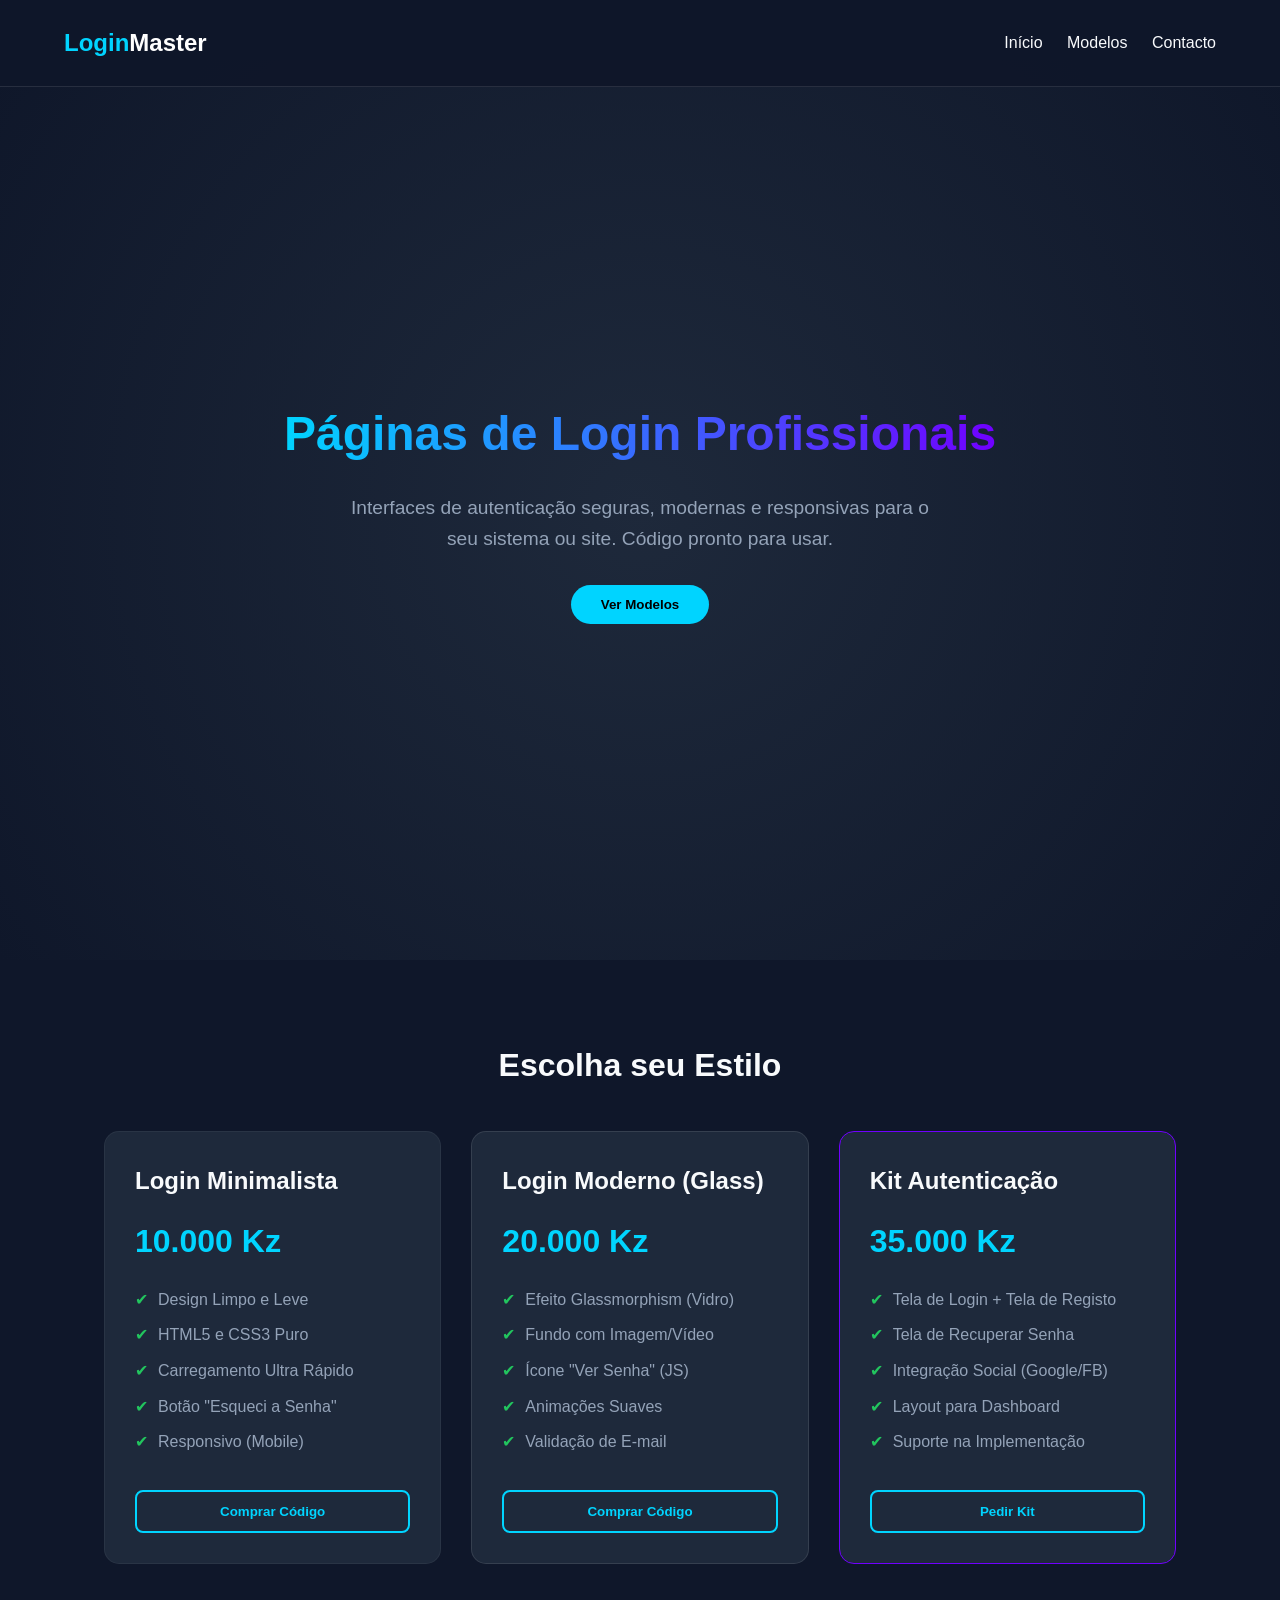
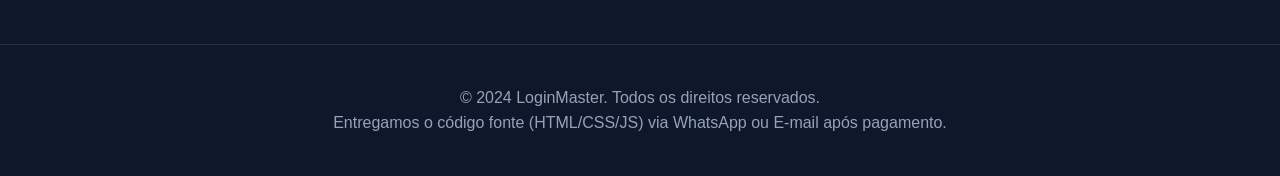
==== index.html @ 2fc82dd6 "Add files via upload" ====
<!DOCTYPE html>
<html lang="pt-AO">
<head>
    <meta charset="UTF-8">
    <meta name="viewport" content="width=device-width, initial-scale=1.0">
    <title>LoginMaster - Venda de Páginas de Login</title>
    <style>
        :root {
            --primary: #00d4ff;
            --secondary: #7000ff;
            --bg-dark: #0f172a;
            --bg-card: #1e293b;
            --text-light: #f8fafc;
            --text-gray: #94a3b8;
            --success: #22c55e;
        }

        * { margin: 0; padding: 0; box-sizing: border-box; font-family: 'Segoe UI', sans-serif; }
        
        body { background-color: var(--bg-dark); color: var(--text-light); line-height: 1.6; }

        
        header {
            display: flex; justify-content: space-between; align-items: center;
            padding: 1.5rem 5%; background: rgba(15, 23, 42, 0.95);
            position: fixed; width: 100%; top: 0; z-index: 1000;
            border-bottom: 1px solid rgba(255,255,255,0.1);
        }
        .logo { font-size: 1.5rem; font-weight: bold; color: var(--primary); }
        nav a { color: var(--text-light); text-decoration: none; margin-left: 20px; transition: 0.3s; }
        nav a:hover { color: var(--primary); }

        
        .hero {
            height: 100vh; display: flex; flex-direction: column;
            justify-content: center; align-items: center; text-align: center;
            background: radial-gradient(circle at center, #1e293b 0%, #0f172a 100%);
            padding: 0 20px; margin-top: 60px;
        }
        .hero h1 { font-size: 3rem; margin-bottom: 20px; background: linear-gradient(to right, var(--primary), var(--secondary)); -webkit-background-clip: text; color: transparent; }
        .hero p { font-size: 1.2rem; color: var(--text-gray); max-width: 600px; margin-bottom: 30px; }
        .btn-cta {
            background: var(--primary); color: #000; padding: 12px 30px;
            border-radius: 50px; text-decoration: none; font-weight: bold;
            transition: transform 0.2s; cursor: pointer; border: none;
        }
        .btn-cta:hover { transform: scale(1.05); box-shadow: 0 0 15px var(--primary); }

        
        .section-title { text-align: center; margin: 80px 0 40px; font-size: 2rem; }
        .grid-container {
            display: grid; grid-template-columns: repeat(auto-fit, minmax(300px, 1fr));
            gap: 30px; padding: 0 5%; max-width: 1200px; margin: 0 auto;
        }
        .card {
            background: var(--bg-card); padding: 30px; border-radius: 15px;
            border: 1px solid rgba(255,255,255,0.05); transition: 0.3s;
            position: relative; overflow: hidden; display: flex; flex-direction: column;
        }
        .card:hover { transform: translateY(-10px); border-color: var(--primary); }
        .card h3 { font-size: 1.5rem; margin-bottom: 15px; }
        .price { font-size: 2rem; font-weight: bold; color: var(--primary); margin-bottom: 20px; }
        .features { list-style: none; margin-bottom: 25px; color: var(--text-gray); flex-grow: 1; }
        .features li { margin-bottom: 10px; display: flex; align-items: center; }
        .features li::before { content: "✔"; color: var(--success); margin-right: 10px; }

        .btn-buy {
            width: 100%; padding: 12px; background: transparent; border: 2px solid var(--primary);
            color: var(--primary); border-radius: 8px; cursor: pointer; font-weight: bold; transition: 0.3s;
        }
        .btn-buy:hover { background: var(--primary); color: #000; }

        
        .modal-overlay {
            display: none; position: fixed; top: 0; left: 0; width: 100%; height: 100%;
            background: rgba(0,0,0,0.8); z-index: 2000; align-items: center; justify-content: center;
            backdrop-filter: blur(5px);
        }
        .modal-content {
            background: var(--bg-card); padding: 40px; border-radius: 15px;
            width: 90%; max-width: 500px; position: relative;
            border: 1px solid var(--primary);
            animation: slideDown 0.3s ease;
        }
        @keyframes slideDown { from {opacity: 0; transform: translateY(-50px);} to {opacity: 1; transform: translateY(0);} }
        
        .close-modal {
            position: absolute; top: 15px; right: 20px; font-size: 1.5rem;
            cursor: pointer; color: var(--text-gray);
        }
        .close-modal:hover { color: #fff; }

        
        form { display: flex; flex-direction: column; gap: 15px; }
        label { font-size: 0.9rem; color: var(--text-gray); }
        input, select, textarea {
            padding: 12px; background: rgba(0,0,0,0.2); border: 1px solid rgba(255,255,255,0.1);
            border-radius: 8px; color: #fff; outline: none;
        }
        input:focus, select:focus, textarea:focus { border-color: var(--primary); }
        .submit-btn {
            background: linear-gradient(45deg, var(--secondary), var(--primary));
            border: none; color: white; padding: 15px; border-radius: 8px;
            font-weight: bold; cursor: pointer; margin-top: 10px;
        }


        footer { text-align: center; padding: 40px; margin-top: 80px; border-top: 1px solid rgba(255,255,255,0.1); color: var(--text-gray); }

        @media (max-width: 768px) {
            .hero h1 { font-size: 2rem; }
            header { flex-direction: column; gap: 10px; }
            nav { margin-top: 10px; }
        }
    </style>
</head>
<body>

    <header>
        <div class="logo">Login<span style="color:#fff">Master</span></div>
        <nav>
            <a href="#inicio">Início</a>
            <a href="#modelos">Modelos</a>
            <a href="#contato">Contacto</a>
        </nav>
    </header>

    <section class="hero" id="inicio">
        <h1>Páginas de Login Profissionais</h1>
        <p>Interfaces de autenticação seguras, modernas e responsivas para o seu sistema ou site. Código pronto para usar.</p>
        <button class="btn-cta" onclick="scrollToServices()">Ver Modelos</button>
    </section>

    <h2 class="section-title" id="modelos">Escolha seu Estilo</h2>
    <section class="grid-container">
        
        <div class="card">
            <h3>Login Minimalista</h3>
            <div class="price">10.000 Kz</div>
            <ul class="features">
                <li>Design Limpo e Leve</li>
                <li>HTML5 e CSS3 Puro</li>
                <li>Carregamento Ultra Rápido</li>
                <li>Botão "Esqueci a Senha"</li>
                <li>Responsivo (Mobile)</li>
            </ul>
            <button class="btn-buy" onclick="openModal('Login Minimalista - 10.000 Kz')">Comprar Código</button>
        </div>

        <div class="card" style="border-color: rgba(255,255,255,0.1)">
            <h3>Login Moderno (Glass)</h3>
            <div class="price">20.000 Kz</div>
            <ul class="features">
                <li>Efeito Glassmorphism (Vidro)</li>
                <li>Fundo com Imagem/Vídeo</li>
                <li>Ícone "Ver Senha" (JS)</li>
                <li>Animações Suaves</li>
                <li>Validação de E-mail</li>
            </ul>
            <button class="btn-buy" onclick="openModal('Login Glassmorphism - 20.000 Kz')">Comprar Código</button>
        </div>

        <div class="card" style="border-color: var(--secondary)">
            <h3>Kit Autenticação</h3>
            <div class="price">35.000 Kz</div>
            <ul class="features">
                <li>Tela de Login + Tela de Registo</li>
                <li>Tela de Recuperar Senha</li>
                <li>Integração Social (Google/FB)</li>
                <li>Layout para Dashboard</li>
                <li>Suporte na Implementação</li>
            </ul>
            <button class="btn-buy" onclick="openModal('Kit Autenticação Completo - 35.000 Kz')">Pedir Kit</button>
        </div>

    </section>

    <footer>
        <p>&copy; 2024 LoginMaster. Todos os direitos reservados.</p>
        <p>Entregamos o código fonte (HTML/CSS/JS) via WhatsApp ou E-mail após pagamento.</p>
    </footer>

    <div class="modal-overlay" id="orderModal">
        <div class="modal-content">
            <span class="close-modal" onclick="closeModal()">&times;</span>
            <h2 style="margin-bottom: 20px;">Comprar Login</h2>
            <p style="color:var(--text-gray); margin-bottom: 20px;">Deixe seu contacto para recebermos o pedido.</p>
            
            <form id="orderForm" onsubmit="submitOrder(event)">
                <label for="name">Seu Nome</label>
                <input type="text" id="name" placeholder="Ex: João Baptista" required>

                <label for="service">Modelo Escolhido</label>
                <input type="text" id="service" readonly style="background: rgba(255,255,255,0.05);">

                <label for="contact">WhatsApp</label>
                <input type="tel" id="contact" placeholder="+244 9XX XXX XXX" required>

                <label for="obs">Preferências (Cores, Logo, etc)</label>
                <textarea id="obs" rows="3" placeholder="Ex: Quero com fundo azul escuro..."></textarea>

                <button type="submit" class="submit-btn">Finalizar no WhatsApp</button>
            </form>
        </div>
    </div>

    <script>
        const modal = document.getElementById('orderModal');
        const serviceInput = document.getElementById('service');

        // Rolagem suave
        function scrollToServices() {
            document.getElementById('modelos').scrollIntoView({ behavior: 'smooth' });
        }

        // Abrir Modal
        function openModal(serviceName) {
            serviceInput.value = serviceName;
            modal.style.display = 'flex';
        }

        // Fechar Modal
        function closeModal() {
            modal.style.display = 'none';
        }

        // Fechar ao clicar fora
        window.onclick = function(event) {
            if (event.target == modal) {
                closeModal();
            }
        }

        // Simulação de Envio (Integração WhatsApp)
        function submitOrder(event) {
            event.preventDefault();
            
            const name = document.getElementById('name').value;
            const service = document.getElementById('service').value;
            const contact = document.getElementById('contact').value;
            const obs = document.getElementById('obs').value;

            const myNumber = "244936525299"; 
            
            const message = `*Novo Pedido de Login!*%0A%0A *Cliente:* ${name}%0A *Modelo:* ${service}%0A *Contacto:* ${contact}%0A *Obs:* ${obs}`;
            
            const whatsappUrl = `https://wa.me/${myNumber}?text=${message}`;

            window.open(whatsappUrl, '_blank');
            closeModal();
        }
    </script>
</body>
</html>
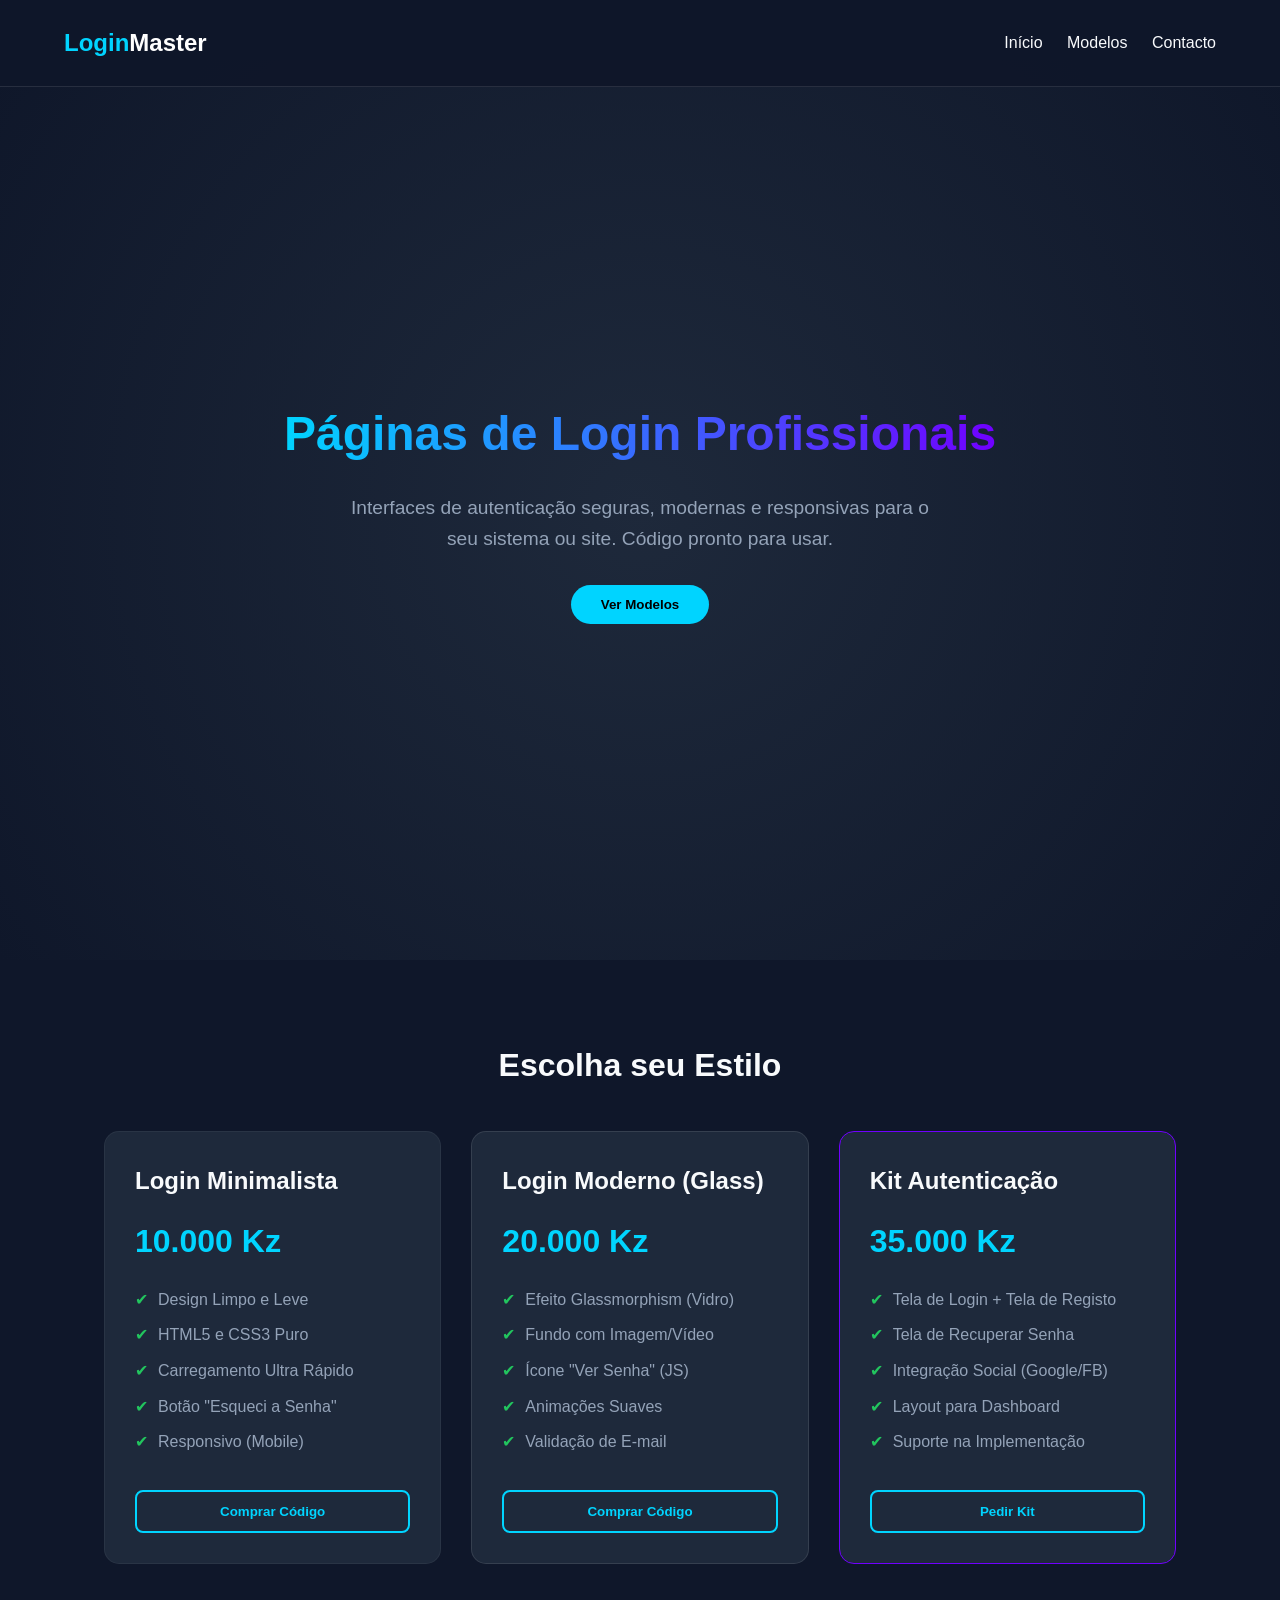
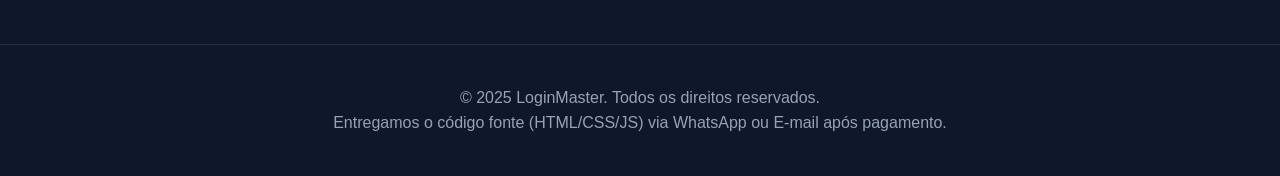
==== commit 59313fc2: "Update index.html" ====
--- a/index.html
+++ b/index.html
@@ -3,6 +3,12 @@
 <head>
     <meta charset="UTF-8">
     <meta name="viewport" content="width=device-width, initial-scale=1.0">
+<meta name="description" content="Portfólio de Kilson Dev, Frontend Developer Júnior. Projetos, artigos e habilidades em HTML, CSS e JavaScript.">
+      <meta property="og:url" content="https://kilson-23.github.io/kilson-23/">
+<meta name="keywords" content="site, tecnologia, escola, Angola, programação">
+<meta name="author" content="Kilson">
+<meta name="viewport" content="width=device-width, initial-scale=1.0">
+
     <title>LoginMaster - Venda de Páginas de Login</title>
     <style>
         :root {
@@ -176,7 +182,7 @@
     </section>
 
     <footer>
-        <p>&copy; 2024 LoginMaster. Todos os direitos reservados.</p>
+        <p>&copy; 2025 LoginMaster. Todos os direitos reservados.</p>
         <p>Entregamos o código fonte (HTML/CSS/JS) via WhatsApp ou E-mail após pagamento.</p>
     </footer>
 
@@ -251,4 +257,7 @@
         }
     </script>
 </body>
-</html>+
+</html>
+
+
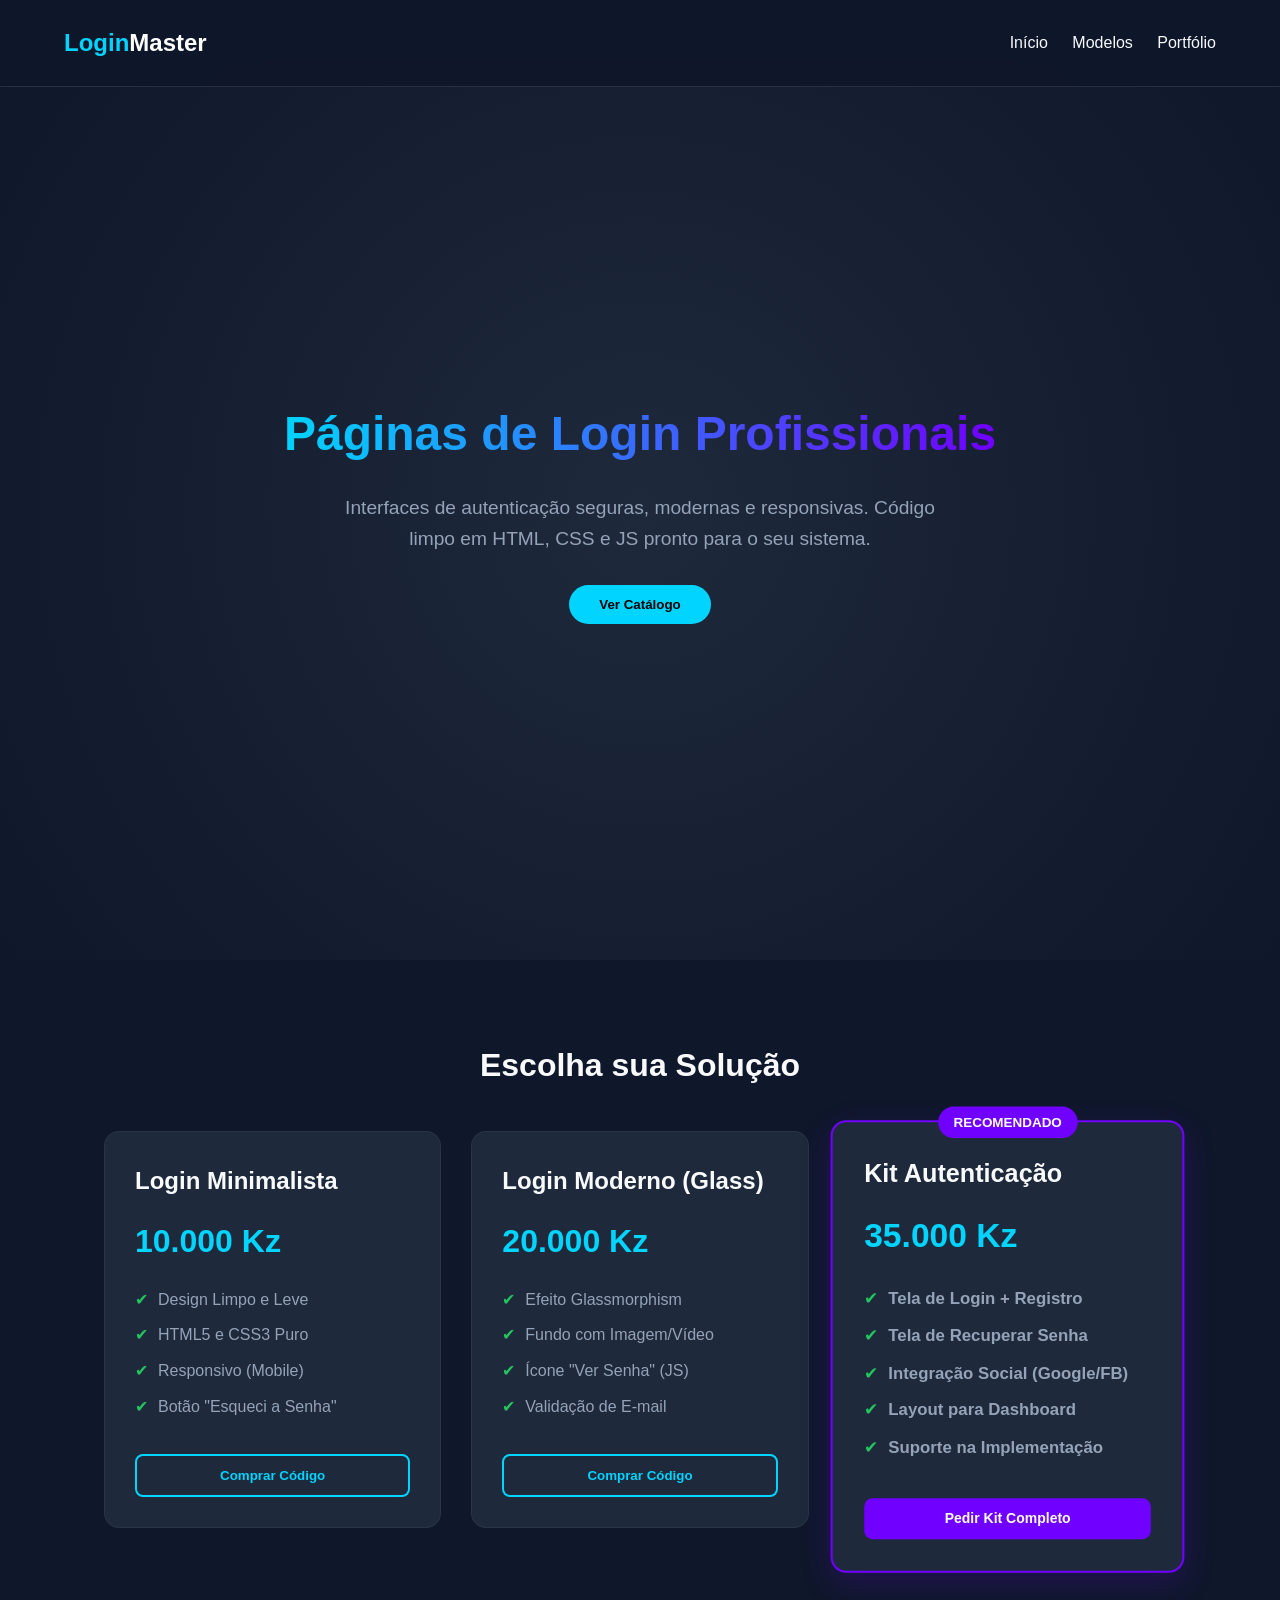
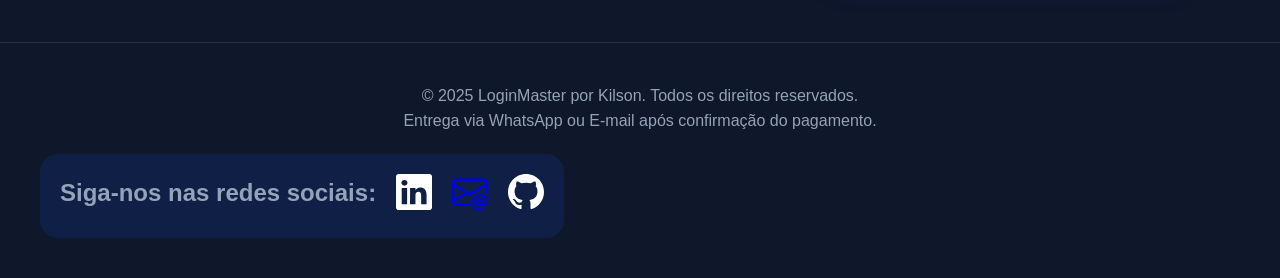
==== commit d8008944: "Add files via upload" ====
--- a/index.html
+++ b/index.html
@@ -1,14 +1,16 @@
 <!DOCTYPE html>
 <html lang="pt-AO">
+
 <head>
     <meta charset="UTF-8">
+    <meta http-equiv="X-UA-Compatible" content="IE=edge">
     <meta name="viewport" content="width=device-width, initial-scale=1.0">
-<meta name="description" content="Portfólio de Kilson Dev, Frontend Developer Júnior. Projetos, artigos e habilidades em HTML, CSS e JavaScript.">
-      <meta property="og:url" content="https://kilson-23.github.io/kilson-23/">
-<meta name="keywords" content="site, tecnologia, escola, Angola, programação">
-<meta name="author" content="Kilson">
-<meta name="viewport" content="width=device-width, initial-scale=1.0">
-
+    <meta name="description" content="Portfólio de Kilson Dev, Frontend Developer Júnior. Projetos, artigos e habilidades em HTML, CSS e JavaScript.">
+    <meta property="og:url" content="https://kilson-23.github.io/kilson-23/">
+    <meta name="keywords" content="site, tecnologia, escola, Angola, programação">
+    <meta name="author" content="Kilson">
+    <meta name="viewport" content="width=device-width, initial-scale=1.0">
+    <meta name="google-site-verification: google6fe95e03bc555a69.html">
     <title>LoginMaster - Venda de Páginas de Login</title>
     <style>
         :root {
@@ -21,105 +23,329 @@
             --success: #22c55e;
         }
 
-        * { margin: 0; padding: 0; box-sizing: border-box; font-family: 'Segoe UI', sans-serif; }
-        
-        body { background-color: var(--bg-dark); color: var(--text-light); line-height: 1.6; }
-
-        
+        * {
+            margin: 0;
+            padding: 0;
+            box-sizing: border-box;
+            font-family: 'Segoe UI', sans-serif;
+        }
+
+        body {
+            background-color: var(--bg-dark);
+            color: var(--text-light);
+            line-height: 1.6;
+        }
+
         header {
-            display: flex; justify-content: space-between; align-items: center;
-            padding: 1.5rem 5%; background: rgba(15, 23, 42, 0.95);
-            position: fixed; width: 100%; top: 0; z-index: 1000;
-            border-bottom: 1px solid rgba(255,255,255,0.1);
-        }
-        .logo { font-size: 1.5rem; font-weight: bold; color: var(--primary); }
-        nav a { color: var(--text-light); text-decoration: none; margin-left: 20px; transition: 0.3s; }
-        nav a:hover { color: var(--primary); }
-
-        
+            display: flex;
+            justify-content: space-between;
+            align-items: center;
+            padding: 1.5rem 5%;
+            background: rgba(15, 23, 42, 0.95);
+            position: fixed;
+            width: 100%;
+            top: 0;
+            z-index: 1000;
+            border-bottom: 1px solid rgba(255, 255, 255, 0.1);
+        }
+
+        .logo {
+            font-size: 1.5rem;
+            font-weight: bold;
+            color: var(--primary);
+        }
+
+        nav a {
+            color: var(--text-light);
+            text-decoration: none;
+            margin-left: 20px;
+            transition: 0.3s;
+        }
+
+        nav a:hover {
+            color: var(--primary);
+        }
+
         .hero {
-            height: 100vh; display: flex; flex-direction: column;
-            justify-content: center; align-items: center; text-align: center;
+            height: 100vh;
+            display: flex;
+            flex-direction: column;
+            justify-content: center;
+            align-items: center;
+            text-align: center;
             background: radial-gradient(circle at center, #1e293b 0%, #0f172a 100%);
-            padding: 0 20px; margin-top: 60px;
-        }
-        .hero h1 { font-size: 3rem; margin-bottom: 20px; background: linear-gradient(to right, var(--primary), var(--secondary)); -webkit-background-clip: text; color: transparent; }
-        .hero p { font-size: 1.2rem; color: var(--text-gray); max-width: 600px; margin-bottom: 30px; }
+            padding: 0 20px;
+            margin-top: 60px;
+        }
+
+        .hero h1 {
+            font-size: 3rem;
+            margin-bottom: 20px;
+            background: linear-gradient(to right, var(--primary), var(--secondary));
+            -webkit-background-clip: text;
+            color: transparent;
+        }
+
+        .hero p {
+            font-size: 1.2rem;
+            color: var(--text-gray);
+            max-width: 600px;
+            margin-bottom: 30px;
+        }
+
         .btn-cta {
-            background: var(--primary); color: #000; padding: 12px 30px;
-            border-radius: 50px; text-decoration: none; font-weight: bold;
-            transition: transform 0.2s; cursor: pointer; border: none;
-        }
-        .btn-cta:hover { transform: scale(1.05); box-shadow: 0 0 15px var(--primary); }
-
-        
-        .section-title { text-align: center; margin: 80px 0 40px; font-size: 2rem; }
+            background: var(--primary);
+            color: #000;
+            padding: 12px 30px;
+            border-radius: 50px;
+            text-decoration: none;
+            font-weight: bold;
+            transition: transform 0.2s;
+            cursor: pointer;
+            border: none;
+        }
+
+        .btn-cta:hover {
+            transform: scale(1.05);
+            box-shadow: 0 0 15px var(--primary);
+        }
+
+        .section-title {
+            text-align: center;
+            margin: 80px 0 40px;
+            font-size: 2rem;
+        }
+
         .grid-container {
-            display: grid; grid-template-columns: repeat(auto-fit, minmax(300px, 1fr));
-            gap: 30px; padding: 0 5%; max-width: 1200px; margin: 0 auto;
-        }
+            display: grid;
+            grid-template-columns: repeat(auto-fit, minmax(300px, 1fr));
+            gap: 30px;
+            padding: 0 5%;
+            max-width: 1200px;
+            margin: 0 auto;
+            align-items: start;
+        }
+
         .card {
-            background: var(--bg-card); padding: 30px; border-radius: 15px;
-            border: 1px solid rgba(255,255,255,0.05); transition: 0.3s;
-            position: relative; overflow: hidden; display: flex; flex-direction: column;
-        }
-        .card:hover { transform: translateY(-10px); border-color: var(--primary); }
-        .card h3 { font-size: 1.5rem; margin-bottom: 15px; }
-        .price { font-size: 2rem; font-weight: bold; color: var(--primary); margin-bottom: 20px; }
-        .features { list-style: none; margin-bottom: 25px; color: var(--text-gray); flex-grow: 1; }
-        .features li { margin-bottom: 10px; display: flex; align-items: center; }
-        .features li::before { content: "✔"; color: var(--success); margin-right: 10px; }
+            background: var(--bg-card);
+            padding: 30px;
+            border-radius: 15px;
+            border: 1px solid rgba(255, 255, 255, 0.05);
+            transition: 0.3s;
+            position: relative;
+            overflow: visible;
+            display: flex;
+            flex-direction: column;
+        }
+
+        .card:hover {
+            transform: translateY(-10px);
+            border-color: var(--primary);
+        }
+
+        /* Destaque para o Kit de 35k */
+        .card.featured {
+            border: 2px solid var(--secondary);
+            transform: scale(1.05);
+            box-shadow: 0 10px 30px rgba(112, 0, 255, 0.2);
+        }
+
+        .badge {
+            position: absolute;
+            top: -15px;
+            left: 50%;
+            transform: translateX(-50%);
+            background: var(--secondary);
+            color: white;
+            padding: 5px 15px;
+            border-radius: 20px;
+            font-size: 0.8rem;
+            font-weight: bold;
+        }
+
+        .card h3 {
+            font-size: 1.5rem;
+            margin-bottom: 15px;
+        }
+
+        .price {
+            font-size: 2rem;
+            font-weight: bold;
+            color: var(--primary);
+            margin-bottom: 20px;
+        }
+
+        .features {
+            list-style: none;
+            margin-bottom: 25px;
+            color: var(--text-gray);
+            flex-grow: 1;
+        }
+
+        .features li {
+            margin-bottom: 10px;
+            display: flex;
+            align-items: center;
+        }
+
+        .features li::before {
+            content: "✔";
+            color: var(--success);
+            margin-right: 10px;
+        }
 
         .btn-buy {
-            width: 100%; padding: 12px; background: transparent; border: 2px solid var(--primary);
-            color: var(--primary); border-radius: 8px; cursor: pointer; font-weight: bold; transition: 0.3s;
-        }
-        .btn-buy:hover { background: var(--primary); color: #000; }
-
-        
+            width: 100%;
+            padding: 12px;
+            background: transparent;
+            border: 2px solid var(--primary);
+            color: var(--primary);
+            border-radius: 8px;
+            cursor: pointer;
+            font-weight: bold;
+            transition: 0.3s;
+        }
+
+        .btn-buy:hover {
+            background: var(--primary);
+            color: #000;
+        }
+
+        .btn-featured {
+            background: var(--secondary);
+            color: white;
+            border: none;
+        }
+
+        .btn-featured:hover {
+            background: #5a00cc;
+            color: white;
+            transform: scale(1.02);
+        }
+
+        /* Modal */
         .modal-overlay {
-            display: none; position: fixed; top: 0; left: 0; width: 100%; height: 100%;
-            background: rgba(0,0,0,0.8); z-index: 2000; align-items: center; justify-content: center;
+            display: none;
+            position: fixed;
+            top: 0;
+            left: 0;
+            width: 100%;
+            height: 100%;
+            background: rgba(0, 0, 0, 0.8);
+            z-index: 2000;
+            align-items: center;
+            justify-content: center;
             backdrop-filter: blur(5px);
         }
+
         .modal-content {
-            background: var(--bg-card); padding: 40px; border-radius: 15px;
-            width: 90%; max-width: 500px; position: relative;
+            background: var(--bg-card);
+            padding: 40px;
+            border-radius: 15px;
+            width: 90%;
+            max-width: 500px;
+            position: relative;
             border: 1px solid var(--primary);
             animation: slideDown 0.3s ease;
         }
-        @keyframes slideDown { from {opacity: 0; transform: translateY(-50px);} to {opacity: 1; transform: translateY(0);} }
-        
+
+        .nav-links{
+            display: flex;
+            justify-content: center;
+            gap: 20px;
+            margin-top: 20px;
+            transition: 0.7s;
+            background: #0f1f46;
+            width: fit-content;
+            padding: 20px;
+            border-radius: 18px;
+        }
+
+        .nav-links a{
+            transition: 0.7s;
+        }
+
+        .nav-links a:hover{
+            transform: translateY(-5px);
+            transition: 0.7s;
+        }
+
+        @keyframes slideDown {
+            from {
+                opacity: 0;
+                transform: translateY(-50px);
+            }
+
+            to {
+                opacity: 1;
+                transform: translateY(0);
+            }
+        }
+
         .close-modal {
-            position: absolute; top: 15px; right: 20px; font-size: 1.5rem;
-            cursor: pointer; color: var(--text-gray);
-        }
-        .close-modal:hover { color: #fff; }
-
-        
-        form { display: flex; flex-direction: column; gap: 15px; }
-        label { font-size: 0.9rem; color: var(--text-gray); }
-        input, select, textarea {
-            padding: 12px; background: rgba(0,0,0,0.2); border: 1px solid rgba(255,255,255,0.1);
-            border-radius: 8px; color: #fff; outline: none;
-        }
-        input:focus, select:focus, textarea:focus { border-color: var(--primary); }
+            position: absolute;
+            top: 15px;
+            right: 20px;
+            font-size: 1.5rem;
+            cursor: pointer;
+            color: var(--text-gray);
+        }
+
+        form {
+            display: flex;
+            flex-direction: column;
+            gap: 15px;
+        }
+
+        input,
+        textarea {
+            padding: 12px;
+            background: rgba(0, 0, 0, 0.2);
+            border: 1px solid rgba(255, 255, 255, 0.1);
+            border-radius: 8px;
+            color: #fff;
+        }
+
         .submit-btn {
             background: linear-gradient(45deg, var(--secondary), var(--primary));
-            border: none; color: white; padding: 15px; border-radius: 8px;
-            font-weight: bold; cursor: pointer; margin-top: 10px;
-        }
-
-
-        footer { text-align: center; padding: 40px; margin-top: 80px; border-top: 1px solid rgba(255,255,255,0.1); color: var(--text-gray); }
+            border: none;
+            color: white;
+            padding: 15px;
+            border-radius: 8px;
+            font-weight: bold;
+            cursor: pointer;
+        }
+
+        footer {
+            text-align: center;
+            padding: 40px;
+            margin-top: 80px;
+            border-top: 1px solid rgba(255, 255, 255, 0.1);
+            color: var(--text-gray);
+        }
 
         @media (max-width: 768px) {
-            .hero h1 { font-size: 2rem; }
-            header { flex-direction: column; gap: 10px; }
-            nav { margin-top: 10px; }
+            .hero h1 {
+                font-size: 2rem;
+            }
+
+            header {
+                flex-direction: column;
+                gap: 10px;
+            }
+
+            .grid-container {
+                padding-top: 20px;
+            }
+
+            .card.featured {
+                transform: scale(1);
+                margin: 20px 0;
+            }
         }
     </style>
 </head>
+
 <body>
 
     <header>
@@ -127,85 +353,100 @@
         <nav>
             <a href="#inicio">Início</a>
             <a href="#modelos">Modelos</a>
-            <a href="#contato">Contacto</a>
+            <a href="https://kilson-23.github.io/kilson-23/" target="_blank">Portfólio</a>
         </nav>
     </header>
 
     <section class="hero" id="inicio">
         <h1>Páginas de Login Profissionais</h1>
-        <p>Interfaces de autenticação seguras, modernas e responsivas para o seu sistema ou site. Código pronto para usar.</p>
-        <button class="btn-cta" onclick="scrollToServices()">Ver Modelos</button>
+        <p>Interfaces de autenticação seguras, modernas e responsivas. Código limpo em HTML, CSS e JS pronto para o seu
+            sistema.</p>
+        <button class="btn-cta" onclick="scrollToServices()">Ver Catálogo</button>
     </section>
 
-    <h2 class="section-title" id="modelos">Escolha seu Estilo</h2>
+    <h2 class="section-title" id="modelos">Escolha sua Solução</h2>
     <section class="grid-container">
-        
+
         <div class="card">
             <h3>Login Minimalista</h3>
             <div class="price">10.000 Kz</div>
             <ul class="features">
                 <li>Design Limpo e Leve</li>
                 <li>HTML5 e CSS3 Puro</li>
-                <li>Carregamento Ultra Rápido</li>
+                <li>Responsivo (Mobile)</li>
                 <li>Botão "Esqueci a Senha"</li>
-                <li>Responsivo (Mobile)</li>
             </ul>
             <button class="btn-buy" onclick="openModal('Login Minimalista - 10.000 Kz')">Comprar Código</button>
         </div>
 
-        <div class="card" style="border-color: rgba(255,255,255,0.1)">
+        <div class="card">
             <h3>Login Moderno (Glass)</h3>
             <div class="price">20.000 Kz</div>
             <ul class="features">
-                <li>Efeito Glassmorphism (Vidro)</li>
+                <li>Efeito Glassmorphism</li>
                 <li>Fundo com Imagem/Vídeo</li>
                 <li>Ícone "Ver Senha" (JS)</li>
-                <li>Animações Suaves</li>
                 <li>Validação de E-mail</li>
             </ul>
             <button class="btn-buy" onclick="openModal('Login Glassmorphism - 20.000 Kz')">Comprar Código</button>
         </div>
 
-        <div class="card" style="border-color: var(--secondary)">
+        <div class="card featured">
+            <div class="badge">RECOMENDADO</div>
             <h3>Kit Autenticação</h3>
             <div class="price">35.000 Kz</div>
             <ul class="features">
-                <li>Tela de Login + Tela de Registo</li>
-                <li>Tela de Recuperar Senha</li>
-                <li>Integração Social (Google/FB)</li>
-                <li>Layout para Dashboard</li>
-                <li>Suporte na Implementação</li>
+                <li><strong>Tela de Login + Registro</strong></li>
+                <li><strong>Tela de Recuperar Senha</strong></li>
+                <li><strong>Integração Social (Google/FB)</strong></li>
+                <li><strong>Layout para Dashboard</strong></li>
+                <li><strong>Suporte na Implementação</strong></li>
             </ul>
-            <button class="btn-buy" onclick="openModal('Kit Autenticação Completo - 35.000 Kz')">Pedir Kit</button>
+            <button class="btn-buy btn-featured" onclick="openModal('Kit Autenticação Completo - 35.000 Kz')">Pedir Kit
+                Completo</button>
         </div>
 
     </section>
 
     <footer>
-        <p>&copy; 2025 LoginMaster. Todos os direitos reservados.</p>
-        <p>Entregamos o código fonte (HTML/CSS/JS) via WhatsApp ou E-mail após pagamento.</p>
+        <p>&copy; 2025 LoginMaster por Kilson. Todos os direitos reservados.</p>
+        <p>Entrega via WhatsApp ou E-mail após confirmação do pagamento.</p>
+
+        <div class="nav-links">
+            <h2 class="text">Siga-nos nas redes sociais:</h2>
+            <a href="https://www.linkedin.com/in/joaquim-domingos-354a72284/">
+                <svg xmlns="http://www.w3.org/2000/svg" width="36" height="36" fill="white" class="bi bi-linkedin" viewBox="0 0 16 16">
+                <path d="M0 1.146C0 .513.526 0 1.175 0h13.65C15.474 0 16 .513 16 1.146v13.708c0 .633-.526 1.146-1.175 1.146H1.175C.526 16 0 15.487 0 14.854zm4.943 12.248V6.169H2.542v7.225zm-1.2-8.212c.837 0 1.358-.554 1.358-1.248-.015-.709-.52-1.248-1.342-1.248S2.4 3.226 2.4 3.934c0 .694.521 1.248 1.327 1.248zm4.908 8.212V9.359c0-.216.016-.432.08-.586.173-.431.568-.878 1.232-.878.869 0 1.216.662 1.216 1.634v3.865h2.401V9.25c0-2.22-1.184-3.252-2.764-3.252-1.274 0-1.845.7-2.165 1.193v.025h-.016l.016-.025V6.169h-2.4c.03.678 0 7.225 0 7.225z"/>
+            </svg>
+        </a>
+
+
+             <a href="mailto:joaquimdomingos329@gmail.com" title="Envie-nos um e-mail">
+        <svg xmlns="http://www.w3.org/2000/svg"  width="36" height="36" fill="blue" class="bi bi-envelope-at" viewBox="0 0 16 16">
+          <path d="M2 2a2 2 0 0 0-2 2v8.01A2 2 0 0 0 2 14h5.5a.5.5 0 0 0 0-1H2a1 1 0 0 1-.966-.741l5.64-3.471L8 9.583l7-4.2V8.5a.5.5 0 0 0 1 0V4a2 2 0 0 0-2-2zm3.708 6.208L1 11.105V5.383zM1 4.217V4a1 1 0 0 1 1-1h12a1 1 0 0 1 1 1v.217l-7 4.2z"/>
+          <path d="M14.247 14.269c1.01 0 1.587-.857 1.587-2.025v-.21C15.834 10.43 14.64 9 12.52 9h-.035C10.42 9 9 10.36 9 12.432v.214C9 14.82 10.438 16 12.358 16h.044c.594 0 1.018-.074 1.237-.175v-.73c-.245.11-.673.18-1.18.18h-.044c-1.334 0-2.571-.788-2.571-2.655v-.157c0-1.657 1.058-2.724 2.64-2.724h.04c1.535 0 2.484 1.05 2.484 2.326v.118c0 .975-.324 1.39-.639 1.39-.232 0-.41-.148-.41-.42v-2.19h-.906v.569h-.03c-.084-.298-.368-.63-.954-.63-.778 0-1.259.555-1.259 1.4v.528c0 .892.49 1.434 1.26 1.434.471 0 .896-.227 1.014-.643h.043c.118.42.617.648 1.12.648m-2.453-1.588v-.227c0-.546.227-.791.573-.791.297 0 .572.192.572.708v.367c0 .573-.253.744-.564.744-.354 0-.581-.215-.581-.8Z"/>
+        </svg>
+
+
+            <a href="https://kilson-23.github.io/kilson-23/" target="_blank">
+                <svg xmlns="http://www.w3.org/2000/svg" width="36" height="36" fill="white" class="bi bi-github" viewBox="0 0 16 16">
+                <path d="M8 0C3.58 0 0 3.58 0 8c0 3.54 2.29 6.53 5.47 7.59.4.07.55-.17.55-.38 0-.19-.01-.82-.01-1.49-2.01.37-2.53-.49-2.69-.94-.09-.23-.48-.94-.82-1.13-.28-.15-.68-.52-.01-.53.63-.01 1.08.58 1.23.82.72 1.21 1.87.87 2.33.66.07-.52.28-.87.51-1.07-1.78-.2-3.64-.89-3.64-3.95 0-.87.31-1.59.82-2.15-.08-.2-.36-1.02.08-2.12 0 0 .67-.21 2.2.82.64-.18 1.32-.27 2-.27s1.36.09 2 .27c1.53-1.04 2.2-.82 2.2-.82.44 1.1.16 1.92.08 2.12.51.56.82 1.27.82 2.15 0 3.07-1.87 3.75-3.65 3.95.29.25.54.73.54 1.48 0 1.07-.01 1.93-.01 2.2 0 .21.15.46.55.38A8.01 8.01 0 0 0 16 8c0-4.42-3.58-8-8-8"/>
+                </svg>
+            </a>
+        </div>
     </footer>
 
     <div class="modal-overlay" id="orderModal">
         <div class="modal-content">
             <span class="close-modal" onclick="closeModal()">&times;</span>
-            <h2 style="margin-bottom: 20px;">Comprar Login</h2>
-            <p style="color:var(--text-gray); margin-bottom: 20px;">Deixe seu contacto para recebermos o pedido.</p>
-            
+            <h2 style="margin-bottom: 20px;">Finalizar Pedido</h2>
             <form id="orderForm" onsubmit="submitOrder(event)">
-                <label for="name">Seu Nome</label>
-                <input type="text" id="name" placeholder="Ex: João Baptista" required>
-
-                <label for="service">Modelo Escolhido</label>
-                <input type="text" id="service" readonly style="background: rgba(255,255,255,0.05);">
-
-                <label for="contact">WhatsApp</label>
-                <input type="tel" id="contact" placeholder="+244 9XX XXX XXX" required>
-
-                <label for="obs">Preferências (Cores, Logo, etc)</label>
-                <textarea id="obs" rows="3" placeholder="Ex: Quero com fundo azul escuro..."></textarea>
-
-                <button type="submit" class="submit-btn">Finalizar no WhatsApp</button>
+                <input type="text" id="name" placeholder="Seu Nome Completo" required>
+                <input type="text" id="service" readonly
+                    style="background: rgba(255,255,255,0.05); color: var(--primary); font-weight: bold;">
+                <input type="tel" id="contact" placeholder="Seu WhatsApp (Ex: 936525299)" required>
+                <textarea id="obs" rows="3" placeholder="Alguma observação ou preferência de cor?"></textarea>
+                <button type="submit" class="submit-btn">Enviar Pedido para o WhatsApp</button>
             </form>
         </div>
     </div>
@@ -214,42 +455,38 @@
         const modal = document.getElementById('orderModal');
         const serviceInput = document.getElementById('service');
 
-        // Rolagem suave
         function scrollToServices() {
             document.getElementById('modelos').scrollIntoView({ behavior: 'smooth' });
         }
 
-        // Abrir Modal
         function openModal(serviceName) {
             serviceInput.value = serviceName;
             modal.style.display = 'flex';
         }
 
-        // Fechar Modal
         function closeModal() {
             modal.style.display = 'none';
         }
 
-        // Fechar ao clicar fora
-        window.onclick = function(event) {
-            if (event.target == modal) {
-                closeModal();
-            }
-        }
-
-        // Simulação de Envio (Integração WhatsApp)
+        window.onclick = function (event) {
+            if (event.target == modal) closeModal();
+        }
+
         function submitOrder(event) {
             event.preventDefault();
-            
+
             const name = document.getElementById('name').value;
             const service = document.getElementById('service').value;
             const contact = document.getElementById('contact').value;
             const obs = document.getElementById('obs').value;
 
-            const myNumber = "244936525299"; 
-            
-            const message = `*Novo Pedido de Login!*%0A%0A *Cliente:* ${name}%0A *Modelo:* ${service}%0A *Contacto:* ${contact}%0A *Obs:* ${obs}`;
-            
+            const myNumber = "244936525299";
+            const message = `*NOVO PEDIDO - LOGINMASTER*%0A%0A` +
+                `*Cliente:* ${name}%0A` +
+                `*Produto:* ${service}%0A` +
+                `*Contacto:* ${contact}%0A` +
+                `*Notas:* ${obs || 'Nenhuma'}`;
+
             const whatsappUrl = `https://wa.me/${myNumber}?text=${message}`;
 
             window.open(whatsappUrl, '_blank');
@@ -258,6 +495,4 @@
     </script>
 </body>
 
-</html>
-
-
+</html>
